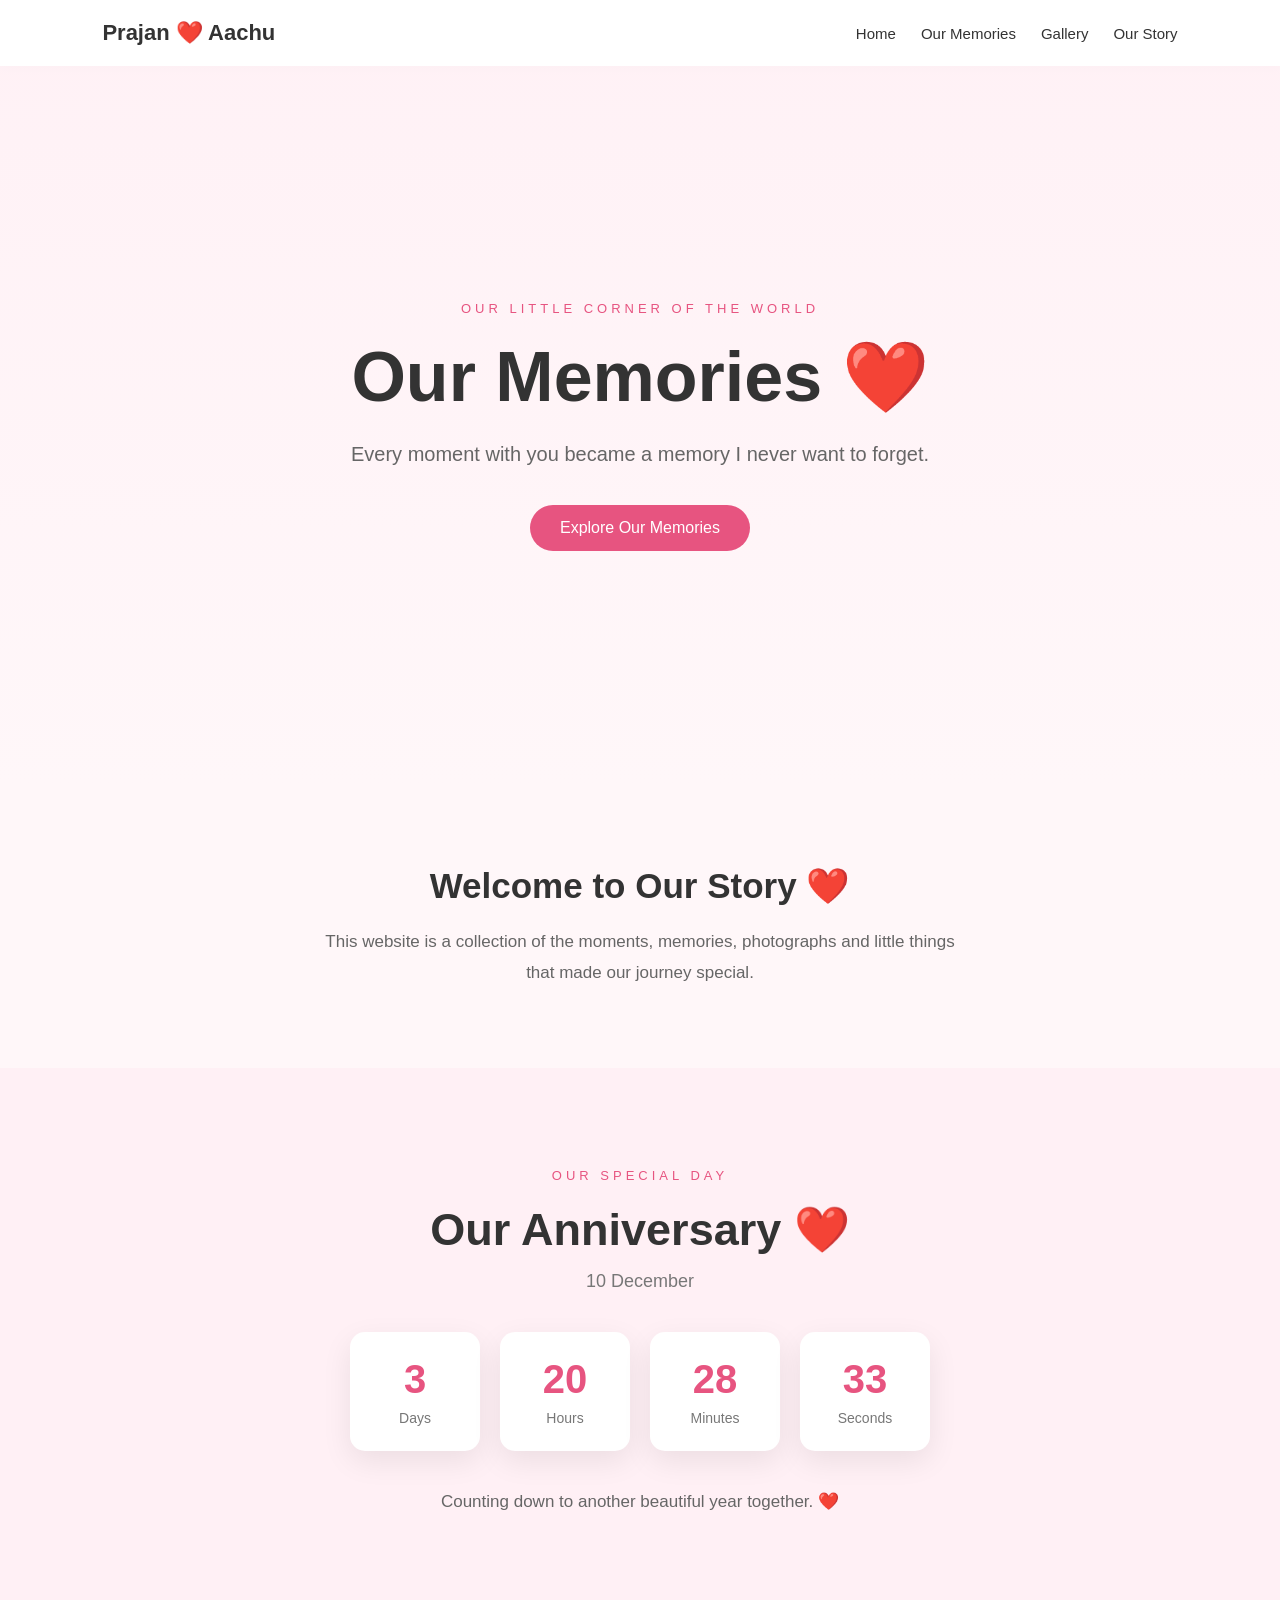
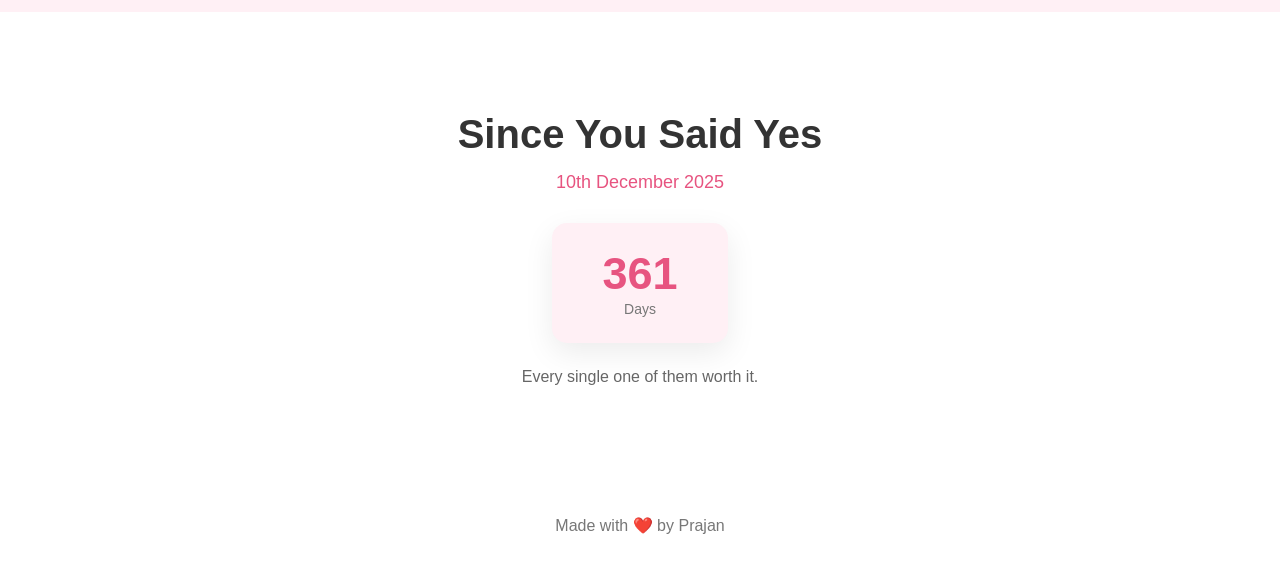
==== index.html @ f2b8d1bc "initial commit" ====
<!DOCTYPE html>
<html lang="en">

<head>

    <meta charset="UTF-8">

    <meta name="viewport" content="width=device-width, initial-scale=1.0">

    <title>Our Memories ❤️</title>

    <link rel="stylesheet" href="css/style.css">

</head>

<body>

    <nav class="navbar">

        <div class="logo">
            Prajan ❤️ Aachu
        </div>

        <div class="nav-links">

            <a href="index.html">Home</a>

            <a href="memories.html">Our Memories</a>

            <a href="gallery.html">Gallery</a>

            <a href="about.html">Our Story</a>

        </div>

    </nav>


    <section class="hero">

        <div class="hero-content">

            <p class="small-title">
                OUR LITTLE CORNER OF THE WORLD
            </p>

            <h1>
                Our Memories ❤️
            </h1>

            <p class="subtitle">
                Every moment with you became a memory
                I never want to forget.
            </p>

            <a href="memories.html" class="button">
                Explore Our Memories
                
            </a>

        </div>

    </section>


<section class="intro">

    <h2>
        Welcome to Our Story ❤️
    </h2>

    <p>
        This website is a collection of the moments,
        memories, photographs and little things
        that made our journey special.
    </p>

</section>



<!-- ANNIVERSARY COUNTDOWN -->

<section class="anniversary">

    <p class="small-title">
        OUR SPECIAL DAY
    </p>

    <h2>
        Our Anniversary ❤️
    </h2>

    <p class="anniversary-date">
        10 December
    </p>

    <div class="countdown">

        <div class="time-box">
            <span id="days">0</span>
            <small>Days</small>
        </div>

        <div class="time-box">
            <span id="hours">0</span>
            <small>Hours</small>
        </div>

        <div class="time-box">
            <span id="minutes">0</span>
            <small>Minutes</small>
        </div>

        <div class="time-box">
            <span id="seconds">0</span>
            <small>Seconds</small>
        </div>

    </div>

    <p class="anniversary-message">
        Counting down to another beautiful year together. ❤️
    </p>

</section>

<section class="since-proposal">
    <h2>Since You Said Yes</h2>
    <p class="since-proposal-date">10th December 2025</p>

    <div class="since-box">
        <span id="sinceProposal">0</span>
        <small>Days</small>
    </div>

    <p class="since-proposal-message">Every single one of them worth it.</p>
</section>

    <footer>

        <p>
            Made with ❤️ by Prajan
        </p>

    </footer>
 
    <script src="js/script.js"></script>

</body>

</html>
---- css/style.css ----
* {
    margin: 0;
    padding: 0;
    box-sizing: border-box;
}

body {
    font-family: Arial, sans-serif;
    background: #fff7f9;
    color: #333;
}


/* =========================
   NAVBAR
========================= */

.navbar {
    display: flex;
    justify-content: space-between;
    align-items: center;

    padding: 20px 8%;

    background: white;

    box-shadow: 0 2px 10px rgba(0, 0, 0, 0.05);
}

.logo {
    font-size: 22px;
    font-weight: bold;
}

.nav-links {
    display: flex;
    gap: 25px;
}

.nav-links a {
    text-decoration: none;
    color: #333;
    font-size: 15px;

    transition: 0.3s;
}

.nav-links a:hover {
    color: #e75480;
}


/* =========================
   HERO
========================= */

.hero {
    min-height: 80vh;

    display: flex;
    justify-content: center;
    align-items: center;

    text-align: center;

    padding: 40px 20px;

    background:
        linear-gradient(
            rgba(255, 240, 245, 0.8),
            rgba(255, 247, 249, 0.9)
        );
}

.hero-content {
    max-width: 800px;
}

.small-title {
    font-size: 13px;
    letter-spacing: 4px;

    color: #e75480;

    margin-bottom: 20px;
}

.hero h1 {
    font-size: 70px;

    margin-bottom: 20px;
}

.subtitle {
    font-size: 20px;

    line-height: 1.6;

    color: #666;

    margin-bottom: 35px;
}


/* =========================
   BUTTON
========================= */

.button {
    display: inline-block;

    padding: 14px 30px;

    background: #e75480;

    color: white;

    text-decoration: none;

    border-radius: 30px;

    transition: 0.3s;
}

.button:hover {
    transform: translateY(-3px);

    background: #d94370;
}


/* =========================
   INTRO
========================= */

.intro {
    text-align: center;

    max-width: 700px;

    margin: auto;

    padding: 80px 20px;
}

.intro h2 {
    font-size: 35px;

    margin-bottom: 20px;
}

.intro p {
    color: #666;

    line-height: 1.8;

    font-size: 17px;
}


/* =========================
   MEMORIES PAGE
========================= */

.memories-page {
    max-width: 1100px;

    margin: auto;

    padding: 80px 20px;
}


/* PAGE HEADING */

.page-heading {
    text-align: center;

    margin-bottom: 80px;
}

.page-heading h1 {
    font-size: 50px;

    margin: 15px 0;
}

.page-heading p {
    color: #777;
}


/* =========================
   MEMORY
========================= */

.memory {
    display: grid;

    grid-template-columns: 1fr 1fr;

    gap: 60px;

    align-items: center;

    margin-bottom: 120px;
}


/* Reverse every second memory */

.memory.reverse {
    direction: rtl;
}

.memory.reverse .memory-content {
    direction: ltr;
}


/* =========================
   MEMORY IMAGE
========================= */

.memory-image {
    width: 100%;

    height: 400px;

    overflow: hidden;

    border-radius: 20px;

    box-shadow: 0 15px 40px rgba(0, 0, 0, 0.12);
}

.memory-image img {
    width: 100%;

    height: 100%;

    object-fit: cover;

    display: block;

    transition: transform 0.5s ease;
}


/* Image hover effect */

.memory-image:hover img {
    transform: scale(1.05);
}


/* =========================
   MEMORY CONTENT
========================= */

.memory-content {
    padding: 20px;
}

.memory-date {
    color: #e75480;

    font-size: 14px;

    letter-spacing: 2px;

    font-weight: bold;
}

.memory-content h2 {
    font-size: 35px;

    margin: 15px 0 20px;
}

.memory-content p {
    color: #666;

    line-height: 1.8;

    margin-bottom: 15px;
}


/* =========================
   FOOTER
========================= */

footer {
    text-align: center;

    padding: 30px;

    background: white;

    color: #777;
}

/* =========================
   ANNIVERSARY COUNTDOWN
   ========================= */

.anniversary {
    text-align: center;
    padding: 100px 20px;
    background: #fff0f5;
}

.anniversary h2 {
    font-size: 45px;
    margin: 15px 0;
}

.anniversary-date {
    font-size: 18px;
    color: #777;
    margin-bottom: 35px;
}

.countdown {
    display: flex;
    justify-content: center;
    gap: 20px;
    margin: 40px auto;
}

.time-box {
    width: 130px;
    padding: 25px 15px;
    background: white;
    border-radius: 15px;
    box-shadow: 0 10px 30px rgba(0, 0, 0, 0.08);
}

.time-box span {
    display: block;
    font-size: 40px;
    font-weight: bold;
    color: #e75480;
}

.time-box small {
    display: block;
    margin-top: 8px;
    color: #777;
    font-size: 14px;
}

.anniversary-message {
    color: #666;
    font-size: 17px;
}

/* =========================
   SINCE YOU SAID YES
   ========================= */

.since-proposal {
    text-align: center;
    padding: 100px 20px;
    background: white;
}

.since-proposal h2 {
    font-size: 40px;
    margin-bottom: 15px;
}

.since-proposal-date {
    color: #e75480;
    font-size: 18px;
    margin-bottom: 30px;
}

.since-box {
    display: inline-block;
    padding: 25px 50px;
    background: #fff0f5;
    border-radius: 15px;
    box-shadow: 0 10px 30px rgba(0, 0, 0, 0.08);
}

.since-box span {
    display: block;
    font-size: 45px;
    font-weight: bold;
    color: #e75480;
}

.since-box small {
    color: #777;
    font-size: 14px;
}

.since-proposal-message {
    margin-top: 25px;
    color: #666;
    font-size: 16px;
}
/* =========================
   GALLERY
   ========================= */

.gallery-page {
    max-width: 1200px;
    margin: auto;
    padding: 80px 20px;
}

.gallery-grid {
    display: grid;
    grid-template-columns: repeat(3, 1fr);
    gap: 25px;
}

.gallery-item {
    width: 100%;
    height: 300px;
    overflow: hidden;
    border-radius: 18px;
    box-shadow: 0 10px 30px rgba(0, 0, 0, 0.12);
}

.gallery-item img {
    width: 100%;
    height: 100%;
    object-fit: cover;
    display: block;
    transition: transform 0.4s ease;
}

.gallery-item:hover img {
    transform: scale(1.05);
}

/* =====================================================
   RESPONSIVE DESIGN
   ===================================================== */


/* =========================
   TABLETS
   ========================= */

@media (max-width: 900px) {

    /* NAVBAR */

    .navbar {
        padding: 18px 5%;
    }

    .nav-links {
        gap: 15px;
    }


    /* HERO */

    .hero h1 {
        font-size: 55px;
    }


    /* MEMORIES */

    .memories-page {
        padding: 60px 25px;
    }

    .memory {
        gap: 35px;
    }

    .memory-content h2 {
        font-size: 30px;
    }

    .memory-image {
        height: 330px;
    }


    /* GALLERY */

    .gallery-page {
        padding: 60px 25px;
    }

    .gallery-grid {
        grid-template-columns: repeat(2, 1fr);
    }


    /* COUNTDOWN */

    .time-box {
        width: 105px;
    }

}



/* =========================
   PHONES
   ========================= */

@media (max-width: 700px) {


    /* =========================
       GENERAL
    ========================= */

    body {
        overflow-x: hidden;
    }


    /* =========================
       NAVBAR
    ========================= */

    .navbar {
        flex-direction: column;

        gap: 15px;

        padding: 20px 15px;

        text-align: center;
    }

    .logo {
        font-size: 20px;
    }

    .nav-links {
        display: flex;

        flex-wrap: wrap;

        justify-content: center;

        gap: 10px 16px;
    }

    .nav-links a {
        font-size: 14px;
    }


    /* =========================
       HERO
    ========================= */

    .hero {
        min-height: 70vh;

        padding: 50px 20px;
    }

    .hero-content {
        width: 100%;
    }

    .small-title {
        font-size: 11px;

        letter-spacing: 3px;
    }

    .hero h1 {
        font-size: 42px;

        line-height: 1.15;
    }

    .subtitle {
        font-size: 17px;

        line-height: 1.6;
    }

    .button {
        padding: 13px 25px;
    }


    /* =========================
       INTRO
    ========================= */

    .intro {
        padding: 60px 20px;
    }

    .intro h2 {
        font-size: 30px;
    }

    .intro p {
        font-size: 16px;
    }


    /* =========================
       PAGE HEADINGS
    ========================= */

    .memories-page,
    .gallery-page {
        width: 100%;

        padding: 55px 15px;
    }

    .page-heading {
        margin-bottom: 55px;
    }

    .page-heading h1 {
        font-size: 38px;

        line-height: 1.2;
    }

    .page-heading p {
        line-height: 1.6;
    }


    /* =========================
       MEMORIES
    ========================= */

    .memory {
        display: flex;

        flex-direction: column;

        gap: 20px;

        margin-bottom: 70px;

        width: 100%;

        padding: 0;
    }


    /* Remove desktop reverse layout */

    .memory.reverse {
        direction: ltr;

        display: flex;

        flex-direction: column;
    }


    /* =========================
       MEMORY IMAGE
    ========================= */

    .memory-image {
        width: 100%;

        height: 280px;

        border-radius: 18px;
    }

    .memory-image img {
        width: 100%;

        height: 100%;

        object-fit: cover;
    }


    /* =========================
       MEMORY CONTENT
    ========================= */

    .memory-content {
        width: 100%;

        padding: 5px 5px 0;
    }

    .memory-date {
        font-size: 12px;

        letter-spacing: 1.5px;
    }

    .memory-content h2 {
        font-size: 27px;

        line-height: 1.25;

        margin: 12px 0 15px;
    }

    .memory-content p {
        font-size: 15px;

        line-height: 1.8;

        margin-bottom: 15px;
    }


    /* =========================
       GALLERY
    ========================= */

    .gallery-grid {
        grid-template-columns: 1fr;

        gap: 18px;
    }

    .gallery-item {
        width: 100%;

        height: 300px;

        border-radius: 16px;
    }


    /* =========================
       PHOTO VIEWER
    ========================= */

    .photo-viewer {
        padding: 15px;
    }

    .photo-viewer img {
        max-width: 95%;

        max-height: 80%;

        border-radius: 8px;
    }

    .close-viewer {
        top: 15px;

        right: 20px;

        font-size: 40px;
    }


    /* =========================
       ANNIVERSARY
    ========================= */

    .anniversary {
        padding: 65px 15px;
    }

    .anniversary h2 {
        font-size: 34px;

        line-height: 1.2;
    }

    .anniversary-date {
        font-size: 16px;
    }

    .countdown {
        display: grid;

        grid-template-columns: repeat(2, 1fr);

        gap: 12px;

        max-width: 320px;

        margin: 30px auto;
    }

    .time-box {
        width: 100%;

        padding: 20px 10px;
    }

    .time-box span {
        font-size: 30px;
    }

    .time-box small {
        font-size: 10px;
    }

    .anniversary-message {
        font-size: 14px;

        line-height: 1.6;

        max-width: 350px;

        margin: auto;
    }


    /* =========================
       FOOTER
    ========================= */

    footer {
        padding: 25px 15px;

        font-size: 14px;
    }

}



/* =========================
   SMALL PHONES
   ========================= */

@media (max-width: 400px) {

    .logo {
        font-size: 18px;
    }

    .nav-links {
        gap: 8px 12px;
    }

    .nav-links a {
        font-size: 13px;
    }

    .hero h1 {
        font-size: 36px;
    }

    .subtitle {
        font-size: 16px;
    }

    .page-heading h1 {
        font-size: 33px;
    }

    .memory-image {
        height: 240px;
    }

    .memory-content h2 {
        font-size: 24px;
    }

    .memory-content p {
        font-size: 14px;
    }

    .gallery-item {
        height: 250px;
    }

    .anniversary h2 {
        font-size: 30px;
    }

    .time-box span {
        font-size: 26px;
    }

}
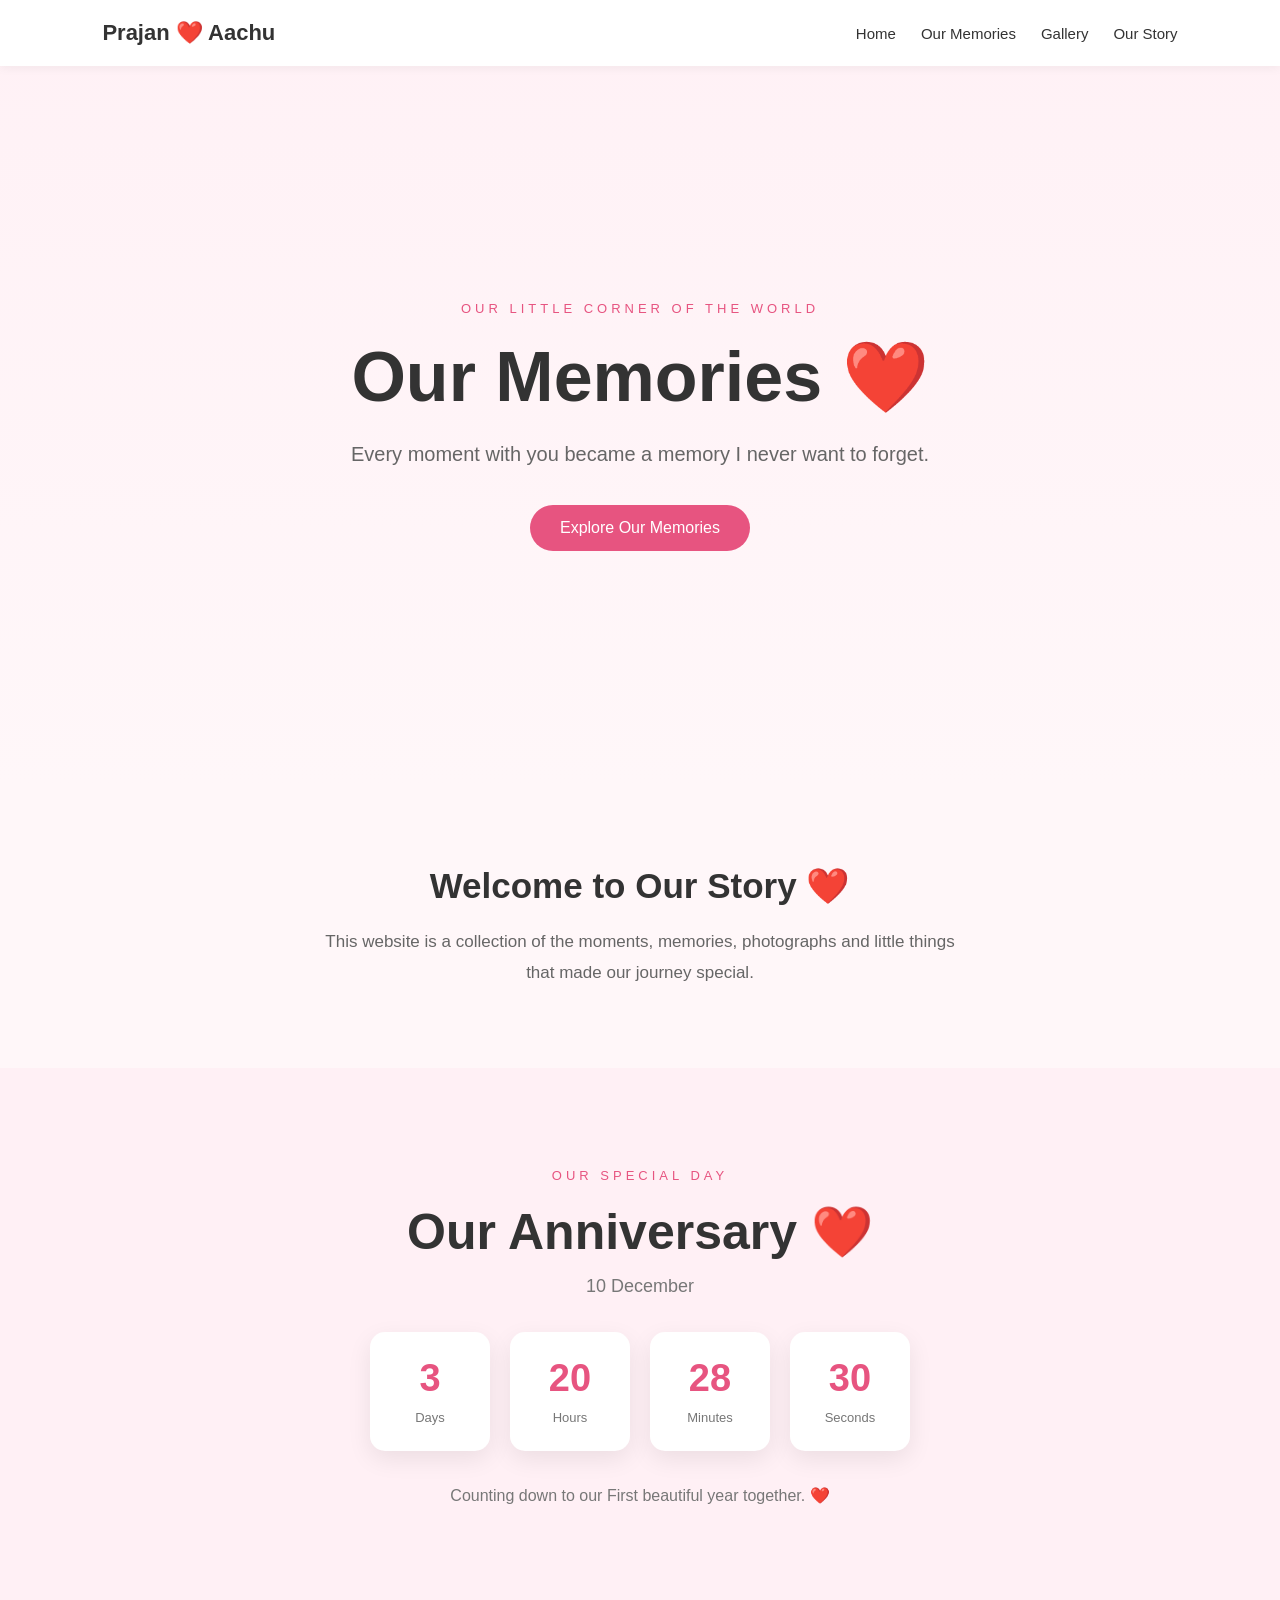
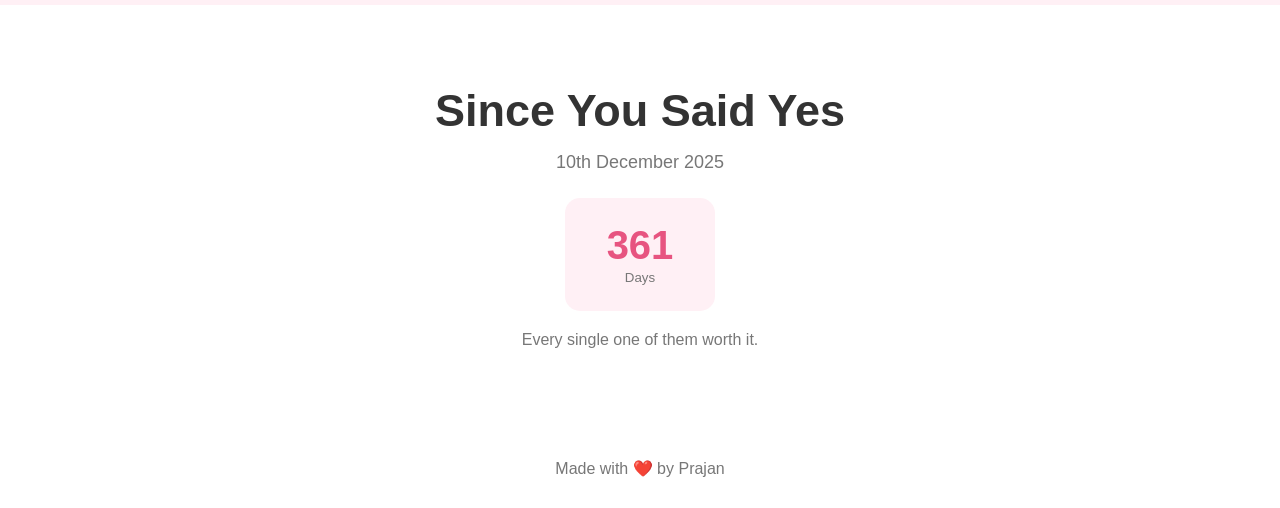
==== commit 4b176b4a: "update" ====
--- a/index.html
+++ b/index.html
@@ -120,7 +120,7 @@
     </div>
 
     <p class="anniversary-message">
-        Counting down to another beautiful year together. ❤️
+        Counting down to our First beautiful year together. ❤️
     </p>
 
 </section>
--- a/css/style.css
+++ b/css/style.css
@@ -1,19 +1,32 @@
+/* =========================
+   GLOBAL
+   ========================= */
+
 * {
     margin: 0;
     padding: 0;
     box-sizing: border-box;
 }
 
+html {
+    scroll-behavior: smooth;
+}
+
 body {
     font-family: Arial, sans-serif;
     background: #fff7f9;
     color: #333;
+    overflow-x: hidden;
+}
+
+img {
+    max-width: 100%;
 }
 
 
 /* =========================
    NAVBAR
-========================= */
+   ========================= */
 
 .navbar {
     display: flex;
@@ -25,6 +38,9 @@
     background: white;
 
     box-shadow: 0 2px 10px rgba(0, 0, 0, 0.05);
+
+    position: relative;
+    z-index: 100;
 }
 
 .logo {
@@ -52,7 +68,7 @@
 
 /* =========================
    HERO
-========================= */
+   ========================= */
 
 .hero {
     min-height: 80vh;
@@ -87,13 +103,11 @@
 
 .hero h1 {
     font-size: 70px;
-
     margin-bottom: 20px;
 }
 
 .subtitle {
     font-size: 20px;
-
     line-height: 1.6;
 
     color: #666;
@@ -104,7 +118,7 @@
 
 /* =========================
    BUTTON
-========================= */
+   ========================= */
 
 .button {
     display: inline-block;
@@ -112,7 +126,6 @@
     padding: 14px 30px;
 
     background: #e75480;
-
     color: white;
 
     text-decoration: none;
@@ -124,14 +137,13 @@
 
 .button:hover {
     transform: translateY(-3px);
-
     background: #d94370;
 }
 
 
 /* =========================
    INTRO
-========================= */
+   ========================= */
 
 .intro {
     text-align: center;
@@ -145,7 +157,6 @@
 
 .intro h2 {
     font-size: 35px;
-
     margin-bottom: 20px;
 }
 
@@ -160,7 +171,7 @@
 
 /* =========================
    MEMORIES PAGE
-========================= */
+   ========================= */
 
 .memories-page {
     max-width: 1100px;
@@ -171,7 +182,9 @@
 }
 
 
-/* PAGE HEADING */
+/* =========================
+   PAGE HEADING
+   ========================= */
 
 .page-heading {
     text-align: center;
@@ -192,7 +205,7 @@
 
 /* =========================
    MEMORY
-========================= */
+   ========================= */
 
 .memory {
     display: grid;
@@ -206,9 +219,6 @@
     margin-bottom: 120px;
 }
 
-
-/* Reverse every second memory */
-
 .memory.reverse {
     direction: rtl;
 }
@@ -220,11 +230,10 @@
 
 /* =========================
    MEMORY IMAGE
-========================= */
+   ========================= */
 
 .memory-image {
     width: 100%;
-
     height: 400px;
 
     overflow: hidden;
@@ -236,7 +245,6 @@
 
 .memory-image img {
     width: 100%;
-
     height: 100%;
 
     object-fit: cover;
@@ -245,9 +253,6 @@
 
     transition: transform 0.5s ease;
 }
-
-
-/* Image hover effect */
 
 .memory-image:hover img {
     transform: scale(1.05);
@@ -256,7 +261,7 @@
 
 /* =========================
    MEMORY CONTENT
-========================= */
+   ========================= */
 
 .memory-content {
     padding: 20px;
@@ -288,149 +293,65 @@
 
 
 /* =========================
-   FOOTER
-========================= */
-
-footer {
-    text-align: center;
-
-    padding: 30px;
-
-    background: white;
-
-    color: #777;
-}
-
-/* =========================
-   ANNIVERSARY COUNTDOWN
-   ========================= */
-
-.anniversary {
-    text-align: center;
-    padding: 100px 20px;
-    background: #fff0f5;
-}
-
-.anniversary h2 {
-    font-size: 45px;
-    margin: 15px 0;
-}
-
-.anniversary-date {
-    font-size: 18px;
-    color: #777;
-    margin-bottom: 35px;
-}
-
-.countdown {
-    display: flex;
-    justify-content: center;
-    gap: 20px;
-    margin: 40px auto;
-}
-
-.time-box {
-    width: 130px;
-    padding: 25px 15px;
-    background: white;
-    border-radius: 15px;
-    box-shadow: 0 10px 30px rgba(0, 0, 0, 0.08);
-}
-
-.time-box span {
-    display: block;
-    font-size: 40px;
-    font-weight: bold;
-    color: #e75480;
-}
-
-.time-box small {
-    display: block;
-    margin-top: 8px;
-    color: #777;
-    font-size: 14px;
-}
-
-.anniversary-message {
-    color: #666;
-    font-size: 17px;
-}
-
-/* =========================
-   SINCE YOU SAID YES
-   ========================= */
-
-.since-proposal {
-    text-align: center;
-    padding: 100px 20px;
-    background: white;
-}
-
-.since-proposal h2 {
-    font-size: 40px;
-    margin-bottom: 15px;
-}
-
-.since-proposal-date {
-    color: #e75480;
-    font-size: 18px;
-    margin-bottom: 30px;
-}
-
-.since-box {
-    display: inline-block;
-    padding: 25px 50px;
-    background: #fff0f5;
-    border-radius: 15px;
-    box-shadow: 0 10px 30px rgba(0, 0, 0, 0.08);
-}
-
-.since-box span {
-    display: block;
-    font-size: 45px;
-    font-weight: bold;
-    color: #e75480;
-}
-
-.since-box small {
-    color: #777;
-    font-size: 14px;
-}
-
-.since-proposal-message {
-    margin-top: 25px;
-    color: #666;
-    font-size: 16px;
-}
-/* =========================
-   GALLERY
+   GALLERY PAGE
    ========================= */
 
 .gallery-page {
     max-width: 1200px;
+
     margin: auto;
+
     padding: 80px 20px;
 }
+
+
+/* =========================
+   GALLERY GRID
+   ========================= */
 
 .gallery-grid {
     display: grid;
+
     grid-template-columns: repeat(3, 1fr);
-    gap: 25px;
-}
+
+    gap: 20px;
+
+    width: 100%;
+}
+
+
+/* =========================
+   GALLERY ITEM
+   ========================= */
 
 .gallery-item {
     width: 100%;
-    height: 300px;
+    height: 280px;
+
     overflow: hidden;
-    border-radius: 18px;
-    box-shadow: 0 10px 30px rgba(0, 0, 0, 0.12);
-}
+
+    border-radius: 16px;
+
+    cursor: pointer;
+
+    background: #eee;
+
+    box-shadow: 0 8px 25px rgba(0, 0, 0, 0.08);
+}
+
+
+/* =========================
+   GALLERY IMAGE
+   ========================= */
 
 .gallery-item img {
     width: 100%;
     height: 100%;
+
     object-fit: cover;
+
     display: block;
+
     transition: transform 0.4s ease;
 }
 
@@ -438,14 +359,251 @@
     transform: scale(1.05);
 }
 
+
+/* =========================
+   FULLSCREEN PHOTO VIEWER
+   ========================= */
+
+/*
+   IMPORTANT:
+   This MUST be display: none by default.
+*/
+
+.photo-viewer {
+    display: none;
+
+    position: fixed;
+
+    top: 0;
+    left: 0;
+
+    width: 100vw;
+    height: 100vh;
+
+    z-index: 99999;
+
+    background: rgba(0, 0, 0, 0.92);
+
+    justify-content: center;
+    align-items: center;
+
+    padding: 30px;
+}
+
+
+/*
+   JavaScript can add a class or change
+   display to flex when an image is clicked.
+*/
+
+.photo-viewer.active {
+    display: flex;
+}
+
+.photo-viewer img {
+    max-width: 90vw;
+    max-height: 90vh;
+
+    width: auto;
+    height: auto;
+
+    object-fit: contain;
+
+    border-radius: 10px;
+
+    display: block;
+}
+
+
+/* CLOSE BUTTON */
+
+.close-viewer {
+    position: absolute;
+
+    top: 20px;
+    right: 30px;
+
+    color: white;
+
+    font-size: 45px;
+
+    line-height: 1;
+
+    cursor: pointer;
+
+    z-index: 100000;
+
+    transition: 0.2s;
+}
+
+.close-viewer:hover {
+    transform: scale(1.1);
+}
+
+
+/* =========================
+   ANNIVERSARY
+   ========================= */
+
+.anniversary {
+    text-align: center;
+
+    padding: 100px 20px;
+
+    background: #fff0f5;
+}
+
+.anniversary h2 {
+    font-size: 50px;
+
+    margin-bottom: 15px;
+}
+
+.anniversary-date {
+    font-size: 18px;
+
+    color: #777;
+
+    margin-bottom: 30px;
+}
+
+
+/* =========================
+   COUNTDOWN
+   ========================= */
+
+.countdown {
+    display: flex;
+
+    justify-content: center;
+
+    align-items: center;
+
+    gap: 20px;
+
+    flex-wrap: wrap;
+
+    margin: 35px auto;
+}
+
+.time-box {
+    width: 120px;
+
+    padding: 25px 15px;
+
+    background: white;
+
+    border-radius: 15px;
+
+    box-shadow: 0 8px 25px rgba(0, 0, 0, 0.08);
+
+    text-align: center;
+}
+
+.time-box span {
+    display: block;
+
+    font-size: 38px;
+
+    font-weight: bold;
+
+    color: #e75480;
+
+    margin-bottom: 8px;
+}
+
+.time-box small {
+    font-size: 13px;
+
+    color: #777;
+}
+
+.anniversary-message {
+    color: #777;
+
+    font-size: 16px;
+
+    margin-top: 25px;
+}
+
+
+/* =========================
+   SINCE PROPOSAL
+   ========================= */
+
+.since-proposal {
+    text-align: center;
+
+    padding: 80px 20px;
+
+    background: white;
+}
+
+.since-proposal h2 {
+    font-size: 45px;
+
+    margin-bottom: 15px;
+}
+
+.since-proposal-date {
+    color: #777;
+
+    font-size: 18px;
+
+    margin-bottom: 25px;
+}
+
+.since-box {
+    display: inline-block;
+
+    min-width: 150px;
+
+    padding: 25px;
+
+    background: #fff0f5;
+
+    border-radius: 15px;
+}
+
+.since-box span {
+    display: block;
+
+    font-size: 40px;
+
+    font-weight: bold;
+
+    color: #e75480;
+}
+
+.since-box small {
+    color: #777;
+}
+
+.since-proposal-message {
+    color: #777;
+
+    margin-top: 20px;
+}
+
+
+/* =========================
+   FOOTER
+   ========================= */
+
+footer {
+    text-align: center;
+
+    padding: 30px;
+
+    background: white;
+
+    color: #777;
+}
+
+
 /* =====================================================
-   RESPONSIVE DESIGN
+   TABLETS
    ===================================================== */
-
-
-/* =========================
-   TABLETS
-   ========================= */
 
 @media (max-width: 900px) {
 
@@ -502,30 +660,21 @@
     .time-box {
         width: 105px;
     }
-
-}
-
-
-
-/* =========================
+}
+
+
+/* =====================================================
    PHONES
-   ========================= */
+   ===================================================== */
 
 @media (max-width: 700px) {
-
-
-    /* =========================
-       GENERAL
-    ========================= */
 
     body {
         overflow-x: hidden;
     }
 
 
-    /* =========================
-       NAVBAR
-    ========================= */
+    /* NAVBAR */
 
     .navbar {
         flex-direction: column;
@@ -556,9 +705,7 @@
     }
 
 
-    /* =========================
-       HERO
-    ========================= */
+    /* HERO */
 
     .hero {
         min-height: 70vh;
@@ -593,9 +740,7 @@
     }
 
 
-    /* =========================
-       INTRO
-    ========================= */
+    /* INTRO */
 
     .intro {
         padding: 60px 20px;
@@ -610,9 +755,7 @@
     }
 
 
-    /* =========================
-       PAGE HEADINGS
-    ========================= */
+    /* PAGE HEADINGS */
 
     .memories-page,
     .gallery-page {
@@ -636,9 +779,7 @@
     }
 
 
-    /* =========================
-       MEMORIES
-    ========================= */
+    /* MEMORIES */
 
     .memory {
         display: flex;
@@ -654,9 +795,6 @@
         padding: 0;
     }
 
-
-    /* Remove desktop reverse layout */
-
     .memory.reverse {
         direction: ltr;
 
@@ -666,9 +804,7 @@
     }
 
 
-    /* =========================
-       MEMORY IMAGE
-    ========================= */
+    /* MEMORY IMAGE */
 
     .memory-image {
         width: 100%;
@@ -680,16 +816,13 @@
 
     .memory-image img {
         width: 100%;
-
         height: 100%;
 
         object-fit: cover;
     }
 
 
-    /* =========================
-       MEMORY CONTENT
-    ========================= */
+    /* MEMORY CONTENT */
 
     .memory-content {
         width: 100%;
@@ -721,8 +854,8 @@
 
 
     /* =========================
-       GALLERY
-    ========================= */
+       GALLERY MOBILE
+       ========================= */
 
     .gallery-grid {
         grid-template-columns: 1fr;
@@ -738,19 +871,26 @@
         border-radius: 16px;
     }
 
+    .gallery-item img {
+        width: 100%;
+        height: 100%;
+
+        object-fit: cover;
+    }
+
 
     /* =========================
-       PHOTO VIEWER
-    ========================= */
+       PHOTO VIEWER MOBILE
+       ========================= */
 
     .photo-viewer {
         padding: 15px;
     }
 
     .photo-viewer img {
-        max-width: 95%;
-
-        max-height: 80%;
+        max-width: 95vw;
+
+        max-height: 80vh;
 
         border-radius: 8px;
     }
@@ -766,7 +906,7 @@
 
     /* =========================
        ANNIVERSARY
-    ========================= */
+       ========================= */
 
     .anniversary {
         padding: 65px 15px;
@@ -782,6 +922,9 @@
         font-size: 16px;
     }
 
+
+    /* COUNTDOWN */
+
     .countdown {
         display: grid;
 
@@ -819,23 +962,34 @@
     }
 
 
-    /* =========================
-       FOOTER
-    ========================= */
+    /* SINCE PROPOSAL */
+
+    .since-proposal {
+        padding: 60px 15px;
+    }
+
+    .since-proposal h2 {
+        font-size: 34px;
+    }
+
+    .since-proposal-date {
+        font-size: 16px;
+    }
+
+
+    /* FOOTER */
 
     footer {
         padding: 25px 15px;
 
         font-size: 14px;
     }
-
-}
-
-
-
-/* =========================
+}
+
+
+/* =====================================================
    SMALL PHONES
-   ========================= */
+   ===================================================== */
 
 @media (max-width: 400px) {
 
@@ -886,5 +1040,4 @@
     .time-box span {
         font-size: 26px;
     }
-
 }
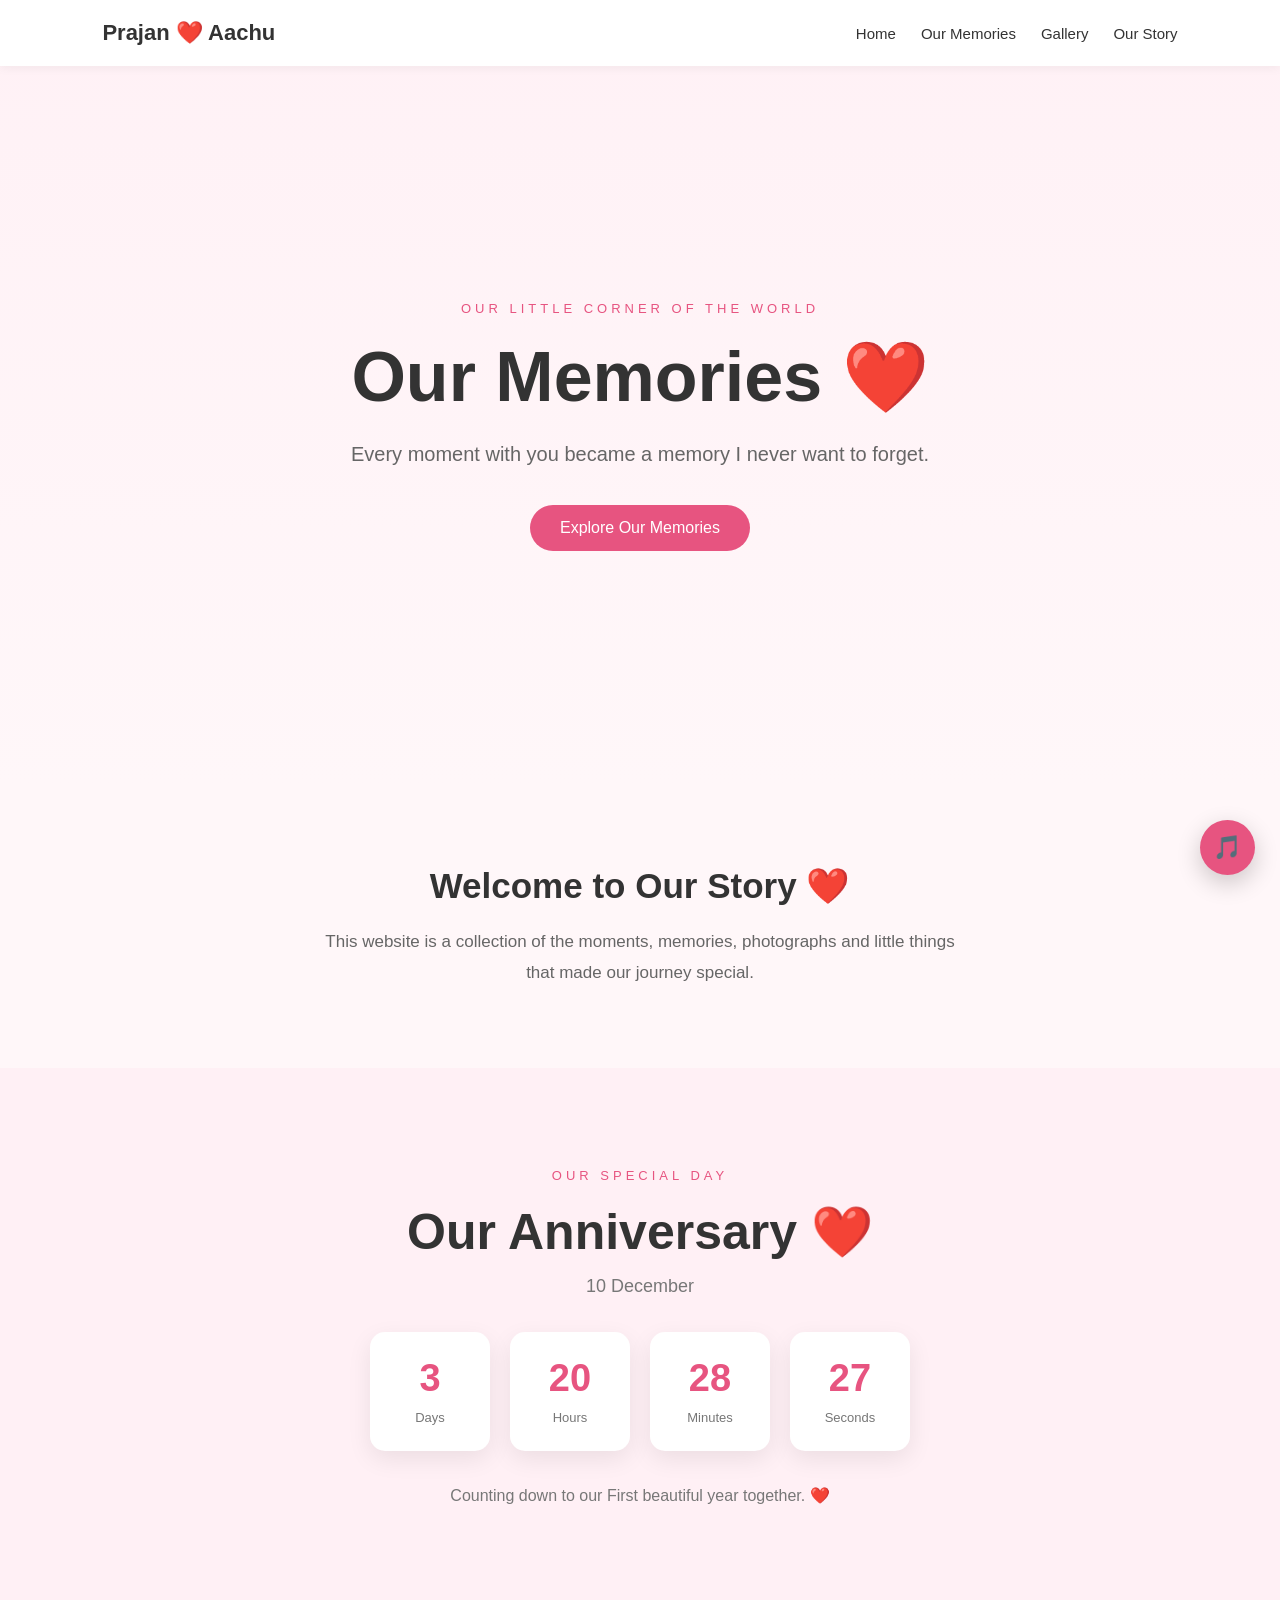
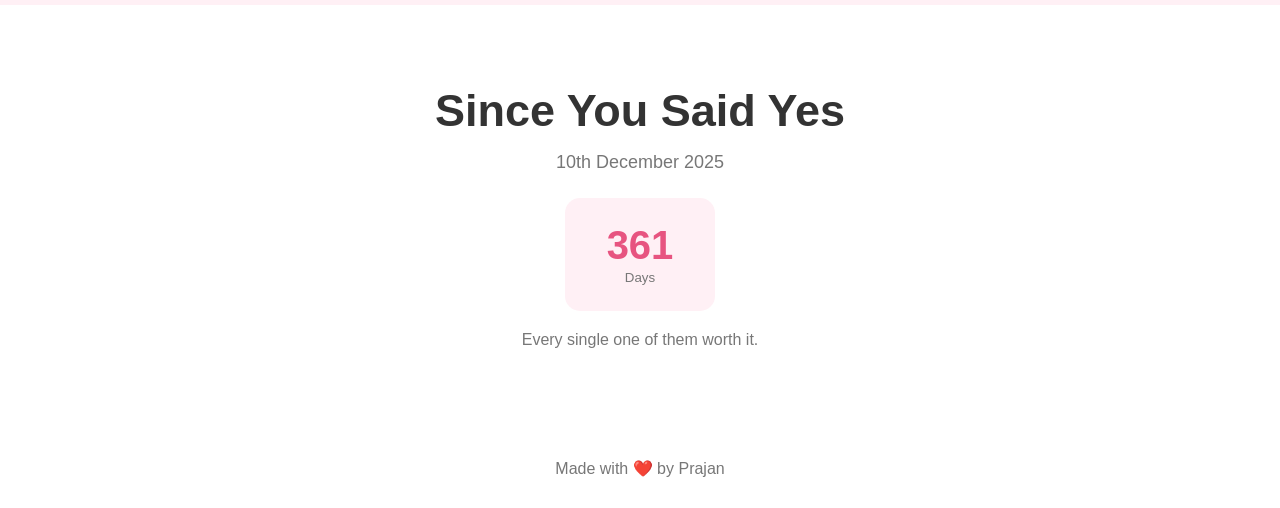
==== commit 1ed8a53e: "sound" ====
--- a/index.html
+++ b/index.html
@@ -14,6 +14,13 @@
 </head>
 
 <body>
+    <audio id="backgroundMusic" loop>
+    <source src="music/our-song.mp3" type="audio/mpeg">
+</audio>
+
+<button class="music-button" onclick="toggleMusic()">
+    🎵
+</button>
 
     <nav class="navbar">
 
--- a/css/style.css
+++ b/css/style.css
@@ -1040,4 +1040,40 @@
     .time-box span {
         font-size: 26px;
     }
+}
+/* =========================
+   MUSIC BUTTON
+========================= */
+
+.music-button {
+    position: fixed;
+
+    bottom: 25px;
+    right: 25px;
+
+    width: 55px;
+    height: 55px;
+
+    border: none;
+
+    border-radius: 50%;
+
+    background: #e75480;
+
+    color: white;
+
+    font-size: 23px;
+
+    cursor: pointer;
+
+    box-shadow: 0 8px 25px rgba(0, 0, 0, 0.2);
+
+    z-index: 9998;
+
+    transition: 0.3s;
+}
+
+.music-button:hover {
+    transform: scale(1.1);
+    background: #d94370;
 }
